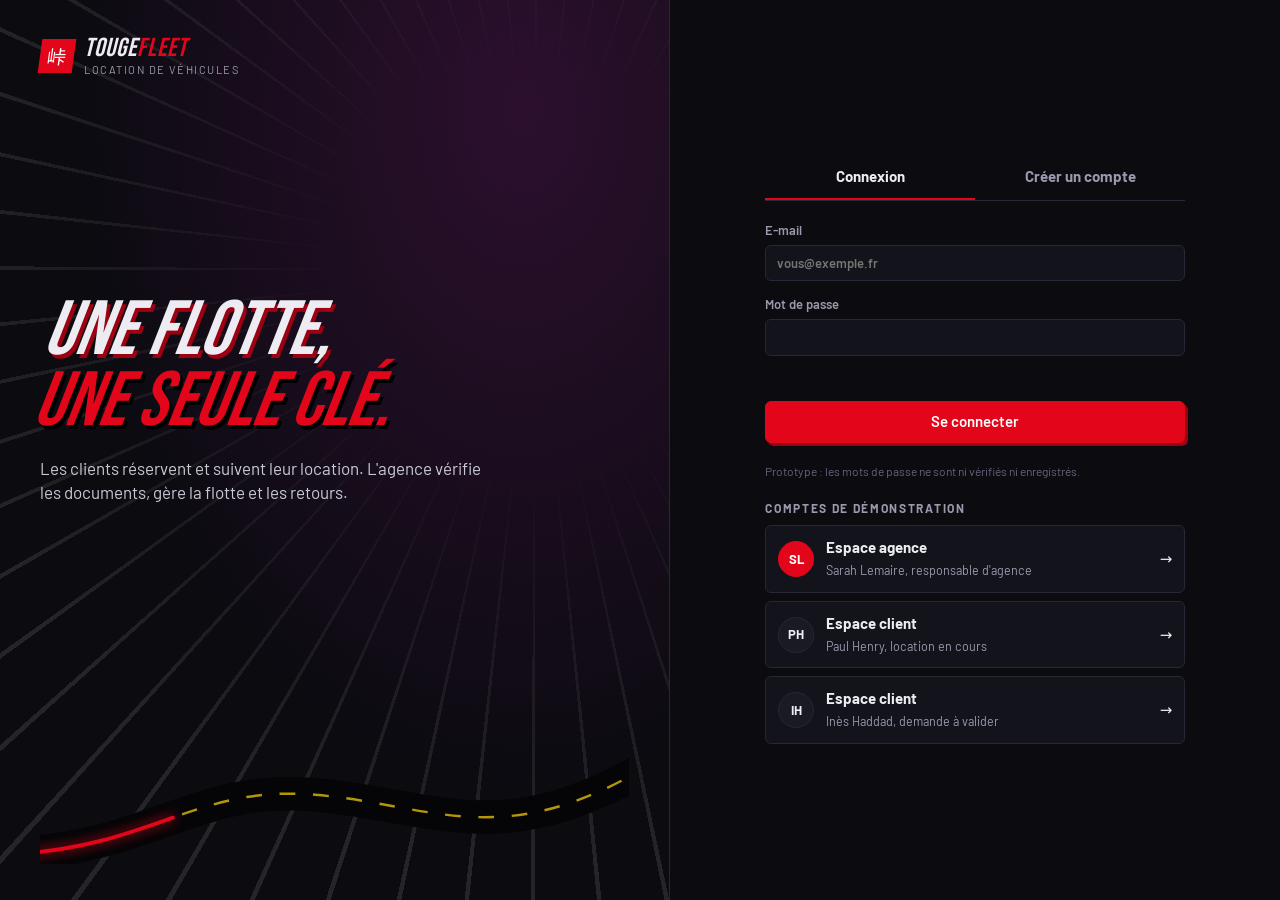
==== app/index.html @ 9121cde1 "Ajoute l'application : espace client et espace agence Prototype découpé en fichiers dans app/ (HTML," ====
<!DOCTYPE html>
<html lang="fr">
<head>
  <meta charset="UTF-8">
  <meta name="viewport" content="width=device-width, initial-scale=1.0">
  <title>Touge Fleet Console</title>

  <!-- Polices -->
  <link rel="preconnect" href="https://fonts.googleapis.com">
  <link rel="preconnect" href="https://fonts.gstatic.com" crossorigin>
  <link rel="stylesheet" href="https://fonts.googleapis.com/css2?family=Barlow:wght@400;500;600;700&family=Barlow+Semi+Condensed:wght@600;700&family=Bebas+Neue&display=swap">
  <link rel="stylesheet" href="https://fonts.googleapis.com/css2?family=Noto+Sans+JP:wght@900&text=%E5%B3%A0&display=swap">

  <!-- Styles : variables → mise en page → composants → vues → fenêtres → mobile -->
  <link rel="stylesheet" href="css/base.css">
  <link rel="stylesheet" href="css/layout.css">
  <link rel="stylesheet" href="css/components.css">
  <link rel="stylesheet" href="css/views.css">
  <link rel="stylesheet" href="css/panels.css">
  <link rel="stylesheet" href="css/responsive.css">

  <!-- Scripts : l'ordre compte (constantes et données d'abord, événements en dernier) -->
  <script src="js/config.js" defer></script>
  <script src="js/format.js" defer></script>
  <script src="js/data.js" defer></script>
  <script src="js/rules.js" defer></script>
  <script src="js/images.js" defer></script>
  <script src="js/components.js" defer></script>
  <script src="js/views-agence.js" defer></script>
  <script src="js/views-client.js" defer></script>
  <script src="js/panels.js" defer></script>
  <script src="js/app.js" defer></script>
  <script src="js/events.js" defer></script>
</head>
<body>
  <!-- Toute l'interface est générée par js/app.js -->
  <div id="app"></div>
  <div id="layer"></div>
  <div id="toast-slot" aria-live="polite"></div>
</body>
</html>
---- app/css/base.css ----
/* Mise en page : cockpit. Rail de navigation à gauche, piste de contenu à droite,
   l'état de chaque véhicule, réservation et document codé par une couleur constante. */
:root {
  --bg: #0b0b10;
  --panel: #13131b;
  --panel-2: #1a1a25;
  --line: #272736;
  --fg: #ececf2;
  --muted: #9a9aae;
  --dim: #64647c;
  --accent: #e3061b;        /* feux arrière : marque, actions principales */
  --accent-dark: #9c0011;
  --headlight: #ffd60a;     /* phares : focus, aujourd'hui */

  /* Couleurs de statut (sémantiques, indépendantes de l'accent) */
  --ok: #2ee59d;
  --res: #ffd60a;
  --loc: #4da3ff;
  --maint: #ff8a3d;
  --hs: #8a8a9e;
  --late: #ff3d6e;
  --wait: #c08bff;

  --f-display: "Bebas Neue", "Arial Narrow", sans-serif;
  --f-ui: "Barlow", "Segoe UI", system-ui, sans-serif;
  --f-plate: "Barlow Semi Condensed", "Arial Narrow", sans-serif;
  --f-jp: "Noto Sans JP", "Yu Gothic", sans-serif;

  --skew: -8deg;
  --r: 6px;
  color-scheme: dark;
}

* { box-sizing: border-box; }
html, body { height: 100%; }
body {
  margin: 0;
  background: var(--bg);
  color: var(--fg);
  font-family: var(--f-ui);
  font-size: 15px;
  line-height: 1.45;
  -webkit-font-smoothing: antialiased;
}
#app { height: 100%; }
button, input, select, textarea { font: inherit; color: inherit; }
button { cursor: pointer; }
:focus-visible { outline: 2px solid var(--headlight); outline-offset: 2px; }
h1, h2, h3 { margin: 0; font-weight: 400; text-wrap: balance; }
p { margin: 0; }
img { max-width: 100%; }
.num { font-variant-numeric: tabular-nums; }
.sr-only { position: absolute; width: 1px; height: 1px; padding: 0; margin: -1px; overflow: hidden; clip: rect(0, 0, 0, 0); border: 0; }
.muted { color: var(--muted); }
---- app/css/layout.css ----
/* ---------- Connexion ---------- */
.login { min-height: 100%; display: grid; grid-template-columns: minmax(0, 1.1fr) minmax(0, 1fr); }
.login__art {
  position: relative; overflow: hidden;
  display: flex; flex-direction: column; justify-content: space-between; gap: 32px;
  padding: 36px 40px;
  background: radial-gradient(ellipse at 78% 12%, #2c0f2e 0%, var(--bg) 62%);
  border-right: 1px solid var(--line);
}
.login__art::before {
  content: ""; position: absolute; inset: 0; opacity: .1; pointer-events: none;
  background: repeating-conic-gradient(from 0deg at 80% 30%, #fff 0deg .4deg, transparent .4deg 6deg);
  -webkit-mask-image: radial-gradient(circle at 80% 30%, transparent 22%, #000 72%);
          mask-image: radial-gradient(circle at 80% 30%, transparent 22%, #000 72%);
}
.login__art > * { position: relative; }
.login__title {
  font-family: var(--f-display); font-size: clamp(48px, 6vw, 84px); line-height: .92;
  font-style: italic; transform: skewX(var(--skew)); text-shadow: 4px 4px 0 var(--accent-dark);
}
.login__title em { color: var(--accent); font-style: inherit; text-shadow: 4px 4px 0 #000; }
.login__lead { color: #c9c9d6; max-width: 46ch; margin-top: 18px; font-size: 17px; }
.login__road { width: 100%; height: auto; display: block; }
.login__road .r1 { fill: none; stroke: #050507; stroke-width: 34; }
.login__road .r2 { fill: none; stroke: var(--headlight); stroke-width: 2.5; stroke-dasharray: 16 18; opacity: .7; }
.login__road .r3 { fill: none; stroke: var(--accent); stroke-width: 4; stroke-linecap: round; stroke-dasharray: 160 1400; animation: trail 4s linear infinite; filter: drop-shadow(0 0 6px var(--accent)); }
@keyframes trail { from { stroke-dashoffset: 1560; } to { stroke-dashoffset: 0; } }
.login__panel { display: grid; place-items: center; padding: 32px 16px; }
.login__box { width: min(420px, 100%); display: flex; flex-direction: column; gap: 20px; }
.tabs { display: flex; border-bottom: 1px solid var(--line); }
.tab { flex: 1; padding: 10px; border: 0; border-bottom: 2px solid transparent; background: none; color: var(--muted); font-weight: 700; }
.tab[aria-selected="true"] { color: var(--fg); border-bottom-color: var(--accent); }
.stack { display: flex; flex-direction: column; gap: 14px; }
.stack label { display: flex; flex-direction: column; gap: 5px; font-size: 13px; font-weight: 600; color: var(--muted); }
.stack .input { width: 100%; color: var(--fg); }
.note { font-size: 12px; color: var(--dim); }
.demo-acc { display: flex; flex-direction: column; gap: 8px; }
.demo-acc button {
  display: grid; grid-template-columns: auto minmax(0, 1fr) auto; gap: 12px; align-items: center;
  width: 100%; padding: 11px 12px; text-align: left;
  border: 1px solid var(--line); border-radius: var(--r); background: var(--panel);
}
.demo-acc button:hover { border-color: var(--muted); background: var(--panel-2); }
.demo-acc strong { display: block; }
.demo-acc small { color: var(--muted); }
.avatar {
  width: 36px; height: 36px; border-radius: 50%; flex: none;
  display: grid; place-items: center;
  background: var(--panel-2); border: 1px solid var(--line);
  font-weight: 700; font-size: 13px;
}
.avatar--admin { background: var(--accent); border-color: var(--accent); color: #fff; }

/* ---------- Coque de l'application ---------- */
.app { display: grid; grid-template-columns: 232px minmax(0, 1fr); height: 100%; }
.side { display: flex; flex-direction: column; gap: 24px; padding: 20px 14px; background: var(--panel); border-right: 1px solid var(--line); min-width: 0; }
.brand { display: flex; align-items: center; gap: 10px; padding: 0 6px; }
.brand__kanji {
  display: grid; place-items: center; width: 34px; height: 34px;
  background: var(--accent); color: #fff; font-family: var(--f-jp); font-size: 19px;
  transform: skewX(var(--skew));
}
.brand__name { font-family: var(--f-display); font-size: 26px; letter-spacing: .04em; font-style: italic; line-height: 1; }
.brand__name em { color: var(--accent); font-style: inherit; }
.brand__sub { display: block; font-family: var(--f-ui); font-style: normal; font-size: 11px; letter-spacing: .14em; color: var(--muted); text-transform: uppercase; margin-top: 2px; }

.nav { display: flex; flex-direction: column; gap: 2px; }
.nav__item {
  display: flex; align-items: center; gap: 12px; padding: 10px 12px;
  border: 0; border-radius: var(--r); background: none; color: var(--muted);
  font-weight: 600; text-align: left; position: relative;
}
.nav__item svg { width: 19px; height: 19px; flex: none; }
.nav__item:hover, .nav__item[aria-current="page"] { background: var(--panel-2); color: var(--fg); }
.nav__item[aria-current="page"]::before { content: ""; position: absolute; left: -14px; top: 8px; bottom: 8px; width: 4px; background: var(--accent); }
.nav__count { margin-left: auto; min-width: 22px; padding: 0 6px; border-radius: 99px; background: var(--accent); color: #fff; font-size: 12px; font-weight: 700; text-align: center; }
.nav__count:empty { display: none; }
.side__foot { margin-top: auto; display: flex; flex-direction: column; gap: 10px; padding: 0 6px; }
.side__note { font-size: 12px; color: var(--dim); }
.link-btn { border: 0; background: none; padding: 0; color: var(--muted); font-size: 13px; text-decoration: underline; text-underline-offset: 3px; text-align: left; }
.link-btn:hover { color: var(--fg); }

.main { display: flex; flex-direction: column; min-width: 0; height: 100%; overflow: hidden; }
.top { display: flex; align-items: center; gap: 12px 16px; flex-wrap: wrap; padding: 14px 28px; border-bottom: 1px solid var(--line); background: var(--bg); }
.top__title { font-family: var(--f-display); font-size: 34px; letter-spacing: .03em; line-height: 1; font-style: italic; }
.top__date { color: var(--muted); font-weight: 600; text-transform: capitalize; }
.top__actions { margin-left: auto; display: flex; gap: 10px; align-items: center; flex-wrap: wrap; }
.demo-tag { font-size: 11px; font-weight: 700; letter-spacing: .12em; text-transform: uppercase; color: var(--headlight); border: 1px dashed var(--headlight); padding: 3px 8px; border-radius: 4px; }
.user { display: flex; align-items: center; gap: 10px; padding-left: 12px; border-left: 1px solid var(--line); }
.user__name { font-weight: 700; font-size: 14px; line-height: 1.2; }
.user__role { font-size: 12px; color: var(--muted); }
.view { flex: 1; overflow: auto; padding: 24px 28px 48px; }
.view > * + * { margin-top: 24px; }
---- app/css/components.css ----
/* ---------- Boutons ---------- */
.btn {
  display: inline-flex; align-items: center; justify-content: center; gap: 8px;
  padding: 9px 16px; border: 1px solid var(--line); border-radius: var(--r);
  background: var(--panel-2); font-weight: 600; white-space: nowrap;
}
.btn:hover { border-color: var(--muted); }
.btn--primary { background: var(--accent); border-color: var(--accent); color: #fff; box-shadow: 3px 3px 0 var(--accent-dark); }
.btn--primary:hover { border-color: var(--accent); filter: brightness(1.1); }
.btn--ok { background: color-mix(in srgb, var(--ok) 16%, var(--panel)); border-color: color-mix(in srgb, var(--ok) 50%, transparent); color: var(--ok); }
.btn--ko { background: color-mix(in srgb, var(--late) 14%, var(--panel)); border-color: color-mix(in srgb, var(--late) 50%, transparent); color: var(--late); }
.btn--sm { padding: 6px 11px; font-size: 13px; }
.btn--ghost { background: none; }
.btn:disabled { opacity: .45; cursor: not-allowed; filter: none; }

/* ---------- Pastilles de statut ---------- */
.pill {
  --c: var(--muted);
  display: inline-flex; align-items: center; gap: 6px; padding: 2px 9px 2px 7px; border-radius: 99px;
  background: color-mix(in srgb, var(--c) 14%, transparent); color: var(--c);
  font-size: 12px; font-weight: 700; white-space: nowrap;
}
.pill::before { content: ""; width: 7px; height: 7px; border-radius: 50%; background: var(--c); }
.pill--disponible, .pill--valide { --c: var(--ok); }
.pill--reserve, .pill--confirmee, .pill--en_attente { --c: var(--res); }
.pill--location, .pill--en_cours { --c: var(--loc); }
.pill--retard, .pill--refusee, .pill--refuse { --c: var(--late); }
.pill--entretien { --c: var(--maint); }
.pill--demande { --c: var(--wait); }
.pill--hs, .pill--terminee, .pill--annulee, .pill--manquant { --c: var(--hs); }

.plate {
  display: inline-flex; align-items: stretch; border-radius: 3px; overflow: hidden;
  background: #f4f4f0; color: #111; font-family: var(--f-plate); font-weight: 700; font-size: 14px;
  letter-spacing: .06em; line-height: 1; white-space: nowrap; box-shadow: 0 0 0 1px #000;
}
.plate__eu { display: grid; place-items: center; width: 14px; background: #1446a0; color: #fff; font-size: 9px; letter-spacing: 0; }
.plate__txt { padding: 4px 7px 3px; }
.plate--lg { font-size: 22px; }
.plate--lg .plate__eu { width: 20px; font-size: 12px; }
.plate--lg .plate__txt { padding: 6px 10px 5px; }

/* ---------- Blocs communs ---------- */
.section-title { display: flex; align-items: baseline; flex-wrap: wrap; gap: 4px 12px; margin-bottom: 12px; }
.section-title h2 { font-family: var(--f-display); font-size: 24px; letter-spacing: .04em; }
.section-title span { color: var(--muted); font-size: 13px; }
.box { background: var(--panel); border: 1px solid var(--line); border-radius: var(--r); padding: 18px; min-width: 0; }
.kicker { color: var(--headlight); font-size: 12px; font-weight: 700; letter-spacing: .16em; text-transform: uppercase; }
.empty { color: var(--muted); padding: 16px 0; }
.callout { padding: 12px 14px; border-radius: var(--r); background: color-mix(in srgb, var(--c, var(--loc)) 12%, transparent); border: 1px solid color-mix(in srgb, var(--c, var(--loc)) 40%, transparent); font-size: 14px; }
.callout strong { color: var(--fg); }
.row-actions { display: flex; flex-wrap: wrap; gap: 8px; align-items: center; }

.kpis { display: grid; grid-template-columns: repeat(auto-fit, minmax(160px, 1fr)); gap: 12px; }
.kpi { padding: 16px; background: var(--panel); border: 1px solid var(--line); border-radius: var(--r); }
.kpi__label { color: var(--muted); font-size: 12px; font-weight: 700; letter-spacing: .1em; text-transform: uppercase; }
.kpi__value { font-family: var(--f-display); font-size: 44px; line-height: 1; margin-top: 8px; font-variant-numeric: tabular-nums; }
.kpi__value small { font-size: 22px; color: var(--muted); }
.kpi__hint { color: var(--muted); font-size: 13px; margin-top: 4px; }
.kpi--hero { background: linear-gradient(135deg, #2a0a12, var(--panel) 70%); border-color: #4a1420; }
.kpi--hero .kpi__value { color: #fff; font-size: 56px; }
.rev { height: 6px; background: var(--line); border-radius: 3px; margin-top: 10px; overflow: hidden; }
.rev > i { display: block; height: 100%; background: var(--accent); }

.dash-grid { display: grid; grid-template-columns: minmax(0, 1.6fr) minmax(0, 1fr); gap: 20px; align-items: start; }
.split { display: flex; height: 14px; border-radius: 4px; overflow: hidden; gap: 2px; }
.split > i { display: block; height: 100%; }
.legend { display: flex; flex-wrap: wrap; gap: 8px 16px; margin-top: 12px; font-size: 13px; color: var(--muted); }
.legend b { color: var(--fg); font-variant-numeric: tabular-nums; }
.legend button { border: 0; background: none; padding: 0; color: inherit; display: inline-flex; align-items: center; gap: 6px; }
.legend button:hover { color: var(--fg); }
.swatch { width: 10px; height: 10px; border-radius: 2px; display: inline-block; }

.chart { width: 100%; height: auto; display: block; margin-top: 8px; }
.chart .grid { stroke: var(--line); stroke-width: 1; }
.chart .axis { fill: var(--dim); font-size: 11px; font-family: var(--f-ui); }
.chart .bar { fill: #3a3a4e; }
.chart .bar--future { fill: url(#hatch); stroke: #4a4a60; stroke-width: 1; }
.chart .bar--today { fill: var(--accent); }
.chart .val { fill: var(--fg); font-size: 12px; font-weight: 700; font-family: var(--f-ui); }
.chart-legend { display: flex; gap: 16px; font-size: 12px; color: var(--muted); margin-top: 6px; flex-wrap: wrap; }

.todo { list-style: none; margin: 0; padding: 0; display: flex; flex-direction: column; }
.todo li { display: grid; grid-template-columns: 4px minmax(0, 1fr) auto; gap: 12px; align-items: center; padding: 10px 0; border-top: 1px solid var(--line); }
.todo li:first-child { border-top: 0; }
.todo__stripe { align-self: stretch; border-radius: 2px; background: var(--c, var(--muted)); }
.todo__title { font-weight: 600; }
.todo__meta { color: var(--muted); font-size: 13px; }
---- app/css/views.css ----
/* ---------- Flotte ---------- */
.filters { display: flex; flex-wrap: wrap; gap: 10px; align-items: center; }
.chips { display: flex; flex-wrap: wrap; gap: 6px; }
.chip { padding: 6px 12px; border-radius: 99px; border: 1px solid var(--line); background: var(--panel); color: var(--muted); font-weight: 600; font-size: 13px; }
.chip b { color: var(--fg); margin-left: 4px; font-variant-numeric: tabular-nums; }
.chip[aria-pressed="true"] { border-color: var(--fg); color: var(--fg); background: var(--panel-2); }
.field-inline { display: flex; gap: 8px; margin-left: auto; flex-wrap: wrap; }
.input, .select { padding: 8px 11px; background: var(--panel); border: 1px solid var(--line); border-radius: var(--r); min-width: 0; color: var(--fg); }
.input:focus, .select:focus { outline: none; border-color: var(--headlight); }

.cars { display: grid; grid-template-columns: repeat(auto-fill, minmax(250px, 1fr)); gap: 14px; }
.car {
  display: flex; flex-direction: column; padding: 0;
  background: var(--panel); border: 1px solid var(--line); border-radius: var(--r);
  text-align: left; position: relative; overflow: hidden;
}
.car::before { content: ""; position: absolute; left: 0; top: 0; bottom: 0; width: 3px; background: var(--c, var(--line)); z-index: 1; }
button.car:hover { border-color: #3d3d52; background: var(--panel-2); }
.car__img { display: block; width: 100%; aspect-ratio: 5 / 3; background: var(--bg); overflow: hidden; }
.car__img img { display: block; width: 100%; height: 100%; object-fit: cover; }
.car__body { display: flex; flex-direction: column; gap: 12px; padding: 14px 16px 16px; }
.car__top { display: flex; justify-content: space-between; align-items: center; gap: 8px; }
.car__model { font-weight: 700; font-size: 17px; }
.car__meta { color: var(--muted); font-size: 13px; }
.car__row { display: flex; justify-content: space-between; gap: 8px; font-size: 13px; color: var(--muted); }
.car__row b { color: var(--fg); font-weight: 600; }
.car__next { font-size: 13px; padding-top: 10px; border-top: 1px dashed var(--line); color: var(--fg); min-height: 1.4em; }
.car__price { display: flex; align-items: baseline; justify-content: space-between; gap: 10px; }
.car__price strong { font-family: var(--f-display); font-size: 30px; line-height: 1; font-variant-numeric: tabular-nums; }
.fuel { display: flex; align-items: center; gap: 8px; }
.fuel__bar { flex: 1; height: 5px; background: var(--line); border-radius: 3px; overflow: hidden; }
.fuel__bar i { display: block; height: 100%; background: var(--fg); }
.fuel__bar i.low { background: var(--late); }

/* ---------- Planning ---------- */
.plan-bar { display: flex; flex-wrap: wrap; gap: 10px; align-items: center; }
.plan-bar .range { font-weight: 700; margin: 0 6px; }
.gantt-wrap { overflow-x: auto; border: 1px solid var(--line); border-radius: var(--r); background: var(--panel); }
.gantt { --w: 58px; --label: 200px; min-width: calc(var(--label) + var(--w) * 14); }
.g-head, .g-row { display: grid; grid-template-columns: var(--label) 1fr; }
.g-head { position: sticky; top: 0; z-index: 3; background: var(--panel-2); border-bottom: 1px solid var(--line); }
.g-days { display: grid; grid-template-columns: repeat(14, var(--w)); }
.g-day { padding: 6px 0; text-align: center; font-size: 12px; color: var(--muted); border-left: 1px solid var(--line); line-height: 1.2; }
.g-day b { display: block; font-size: 15px; color: var(--fg); font-variant-numeric: tabular-nums; }
.g-day.is-today { background: color-mix(in srgb, var(--headlight) 16%, transparent); color: var(--headlight); }
.g-day.is-we { color: var(--dim); }
.g-corner, .g-label { position: sticky; left: 0; z-index: 2; background: var(--panel); border-right: 1px solid var(--line); padding: 8px 12px; min-width: 0; }
.g-corner { background: var(--panel-2); font-size: 12px; color: var(--muted); display: flex; align-items: flex-end; }
.g-label { display: flex; flex-direction: column; justify-content: center; align-items: flex-start; gap: 3px; border: 0; border-right: 1px solid var(--line); text-align: left; color: inherit; }
.g-label:hover { background: var(--panel-2); }
.g-label small { color: var(--muted); font-size: 12px; white-space: nowrap; overflow: hidden; text-overflow: ellipsis; max-width: 100%; }
.g-row { border-bottom: 1px solid var(--line); }
.g-row:last-child { border-bottom: 0; }
.g-group { padding: 6px 12px; font-size: 11px; font-weight: 700; letter-spacing: .14em; text-transform: uppercase; color: var(--muted); background: var(--bg); border-bottom: 1px solid var(--line); position: sticky; left: 0; }
.g-track { position: relative; height: 52px; cursor: copy; background-image: repeating-linear-gradient(90deg, transparent 0 calc(var(--w) - 1px), var(--line) calc(var(--w) - 1px) var(--w)); }
.g-today { position: absolute; top: 0; bottom: 0; width: calc(100% / 14); background: color-mix(in srgb, var(--headlight) 7%, transparent); pointer-events: none; }
.g-bar {
  --c: var(--res);
  position: absolute; top: 10px; height: 32px; display: flex; align-items: center; padding: 0 9px;
  border: 0; border-radius: 4px;
  background: color-mix(in srgb, var(--c) 22%, var(--panel));
  box-shadow: inset 3px 0 0 var(--c), inset 0 0 0 1px color-mix(in srgb, var(--c) 45%, transparent);
  color: var(--fg); font-size: 12px; font-weight: 600; white-space: nowrap; overflow: hidden; text-overflow: ellipsis; cursor: pointer; text-align: left;
}
.g-bar:hover { background: color-mix(in srgb, var(--c) 34%, var(--panel)); }
.g-bar--en_cours { --c: var(--loc); }
.g-bar--terminee { --c: var(--hs); color: var(--muted); }
.g-bar--demande { --c: var(--wait); background: color-mix(in srgb, var(--wait) 10%, var(--panel)); box-shadow: inset 3px 0 0 var(--c); outline: 1px dashed var(--wait); outline-offset: -1px; }
.g-bar--retard { --c: var(--late); background-image: repeating-linear-gradient(-45deg, transparent 0 6px, color-mix(in srgb, var(--late) 25%, transparent) 6px 12px); }
.g-block {
  position: absolute; top: 10px; height: 32px; border-radius: 4px; display: flex; align-items: center; padding: 0 9px;
  font-size: 12px; font-weight: 700; color: var(--c);
  background: repeating-linear-gradient(-45deg, color-mix(in srgb, var(--c) 18%, transparent) 0 6px, transparent 6px 12px);
  border: 1px dashed var(--c); pointer-events: none; white-space: nowrap; overflow: hidden;
}
.plan-legend { display: flex; flex-wrap: wrap; gap: 14px; font-size: 13px; color: var(--muted); }
.plan-legend span { display: inline-flex; align-items: center; gap: 6px; }

/* ---------- Listes ---------- */
.cols { display: grid; grid-template-columns: repeat(auto-fit, minmax(300px, 1fr)); gap: 20px; align-items: start; }
.move { display: grid; grid-template-columns: minmax(0, 1fr) auto; gap: 6px 12px; padding: 14px 0; border-top: 1px solid var(--line); align-items: center; }
.move:first-of-type { border-top: 0; }
.move__who { font-weight: 700; }
.move__meta { color: var(--muted); font-size: 13px; display: flex; flex-wrap: wrap; gap: 4px 10px; align-items: center; grid-column: 1; }
.move__time { font-family: var(--f-display); font-size: 26px; line-height: 1; font-variant-numeric: tabular-nums; }

.req { display: grid; grid-template-columns: 120px minmax(0, 1fr) auto; gap: 14px; align-items: center; padding: 14px 0; border-top: 1px solid var(--line); }
.req:first-of-type { border-top: 0; }
.req__img { display: block; width: 120px; max-width: 100%; aspect-ratio: 5 / 3; border-radius: 4px; object-fit: cover; }
.req__who { font-weight: 700; }
.req__tags { display: flex; flex-wrap: wrap; gap: 6px; margin-top: 6px; }

.table-wrap { overflow-x: auto; border: 1px solid var(--line); border-radius: var(--r); background: var(--panel); }
.table { width: 100%; border-collapse: collapse; min-width: 760px; }
.table th, .table td { padding: 11px 14px; text-align: left; border-bottom: 1px solid var(--line); vertical-align: middle; }
.table tr:last-child td { border-bottom: 0; }
.table th { font-size: 12px; font-weight: 700; letter-spacing: .1em; text-transform: uppercase; color: var(--muted); background: var(--panel-2); }
.table td.actions { text-align: right; white-space: nowrap; }
.meter { display: flex; flex-direction: column; gap: 4px; min-width: 150px; }
.meter__bar { height: 5px; background: var(--line); border-radius: 3px; overflow: hidden; }
.meter__bar i { display: block; height: 100%; background: var(--c, var(--ok)); }
.meter small { color: var(--muted); font-size: 12px; }
.sev { font-weight: 700; color: var(--c); }

/* ---------- Documents ---------- */
.docs { display: flex; flex-direction: column; gap: 12px; }
.doc { display: grid; grid-template-columns: 132px minmax(0, 1fr); gap: 14px; padding: 12px; border: 1px solid var(--line); border-radius: var(--r); background: var(--bg); }
.doc--lg { grid-template-columns: 220px minmax(0, 1fr); padding: 16px; background: var(--panel); }
.doc__thumb {
  width: 100%; max-width: 100%; aspect-ratio: 1.59; padding: 0; overflow: hidden;
  display: grid; place-items: center; border: 1px dashed var(--line); border-radius: 4px;
  background: var(--panel-2); color: var(--dim); font-size: 12px; text-align: center;
}
.doc__thumb img { width: 100%; height: 100%; object-fit: cover; display: block; }
.doc__title { display: flex; flex-wrap: wrap; gap: 8px; align-items: center; font-weight: 700; }
.doc__meta { color: var(--muted); font-size: 13px; margin-top: 2px; }
.doc__reason { color: var(--late); font-size: 13px; font-weight: 600; margin-top: 6px; }
.doc__actions { display: flex; flex-wrap: wrap; gap: 6px; margin-top: 10px; align-items: center; }
.doc__actions .select { flex: 1 1 200px; }

.mini-docs { display: inline-flex; gap: 4px; flex-wrap: wrap; }
.mini-doc { --c: var(--hs); display: inline-flex; align-items: center; gap: 4px; font-size: 12px; font-weight: 600; color: var(--muted); }
.mini-doc::before { content: ""; width: 8px; height: 8px; border-radius: 2px; background: var(--c); }
.mini-doc--valide { --c: var(--ok); }
.mini-doc--en_attente { --c: var(--res); }
.mini-doc--refuse { --c: var(--late); }

/* ---------- Photos ---------- */
.gallery__main { display: block; width: 100%; max-width: 100%; aspect-ratio: 5 / 3; padding: 0; border: 0; border-radius: var(--r); overflow: hidden; background: var(--bg); }
.gallery__main img { display: block; width: 100%; height: 100%; object-fit: cover; }
.thumbs { display: grid; grid-template-columns: repeat(auto-fill, minmax(84px, 1fr)); gap: 8px; margin-top: 8px; }
.thumb { position: relative; aspect-ratio: 4 / 3; max-width: 100%; border-radius: 4px; overflow: hidden; border: 1px solid var(--line); background: var(--bg); }
.thumb > button { display: block; width: 100%; height: 100%; padding: 0; border: 0; background: none; }
.thumb img { display: block; width: 100%; height: 100%; object-fit: cover; }
.thumb__tools { position: absolute; right: 3px; top: 3px; display: flex; gap: 3px; }
.thumb__tools button { width: 24px; height: 24px; border-radius: 4px; border: 0; background: rgba(0, 0, 0, .72); color: #fff; font-size: 12px; line-height: 1; padding: 0; }
.thumb__badge { position: absolute; left: 3px; bottom: 3px; padding: 1px 5px; border-radius: 3px; background: var(--accent); color: #fff; font-size: 10px; font-weight: 700; }
.thumb--add { display: grid; place-items: center; border-style: dashed; color: var(--muted); font-size: 13px; font-weight: 600; cursor: pointer; text-align: center; padding: 4px; }
.thumb--add:hover, .thumb--add:focus-within { border-color: var(--headlight); color: var(--fg); }

/* ---------- Espace client ---------- */
.ride { display: grid; grid-template-columns: minmax(0, 1.2fr) minmax(0, 1fr); background: var(--panel); border: 1px solid var(--line); border-radius: 10px; overflow: hidden; }
.ride__img { display: block; width: 100%; height: 100%; min-height: 260px; object-fit: cover; background: var(--bg); }
.ride__body { padding: 24px; display: flex; flex-direction: column; gap: 16px; min-width: 0; }
.ride__model { font-family: var(--f-display); font-size: 42px; line-height: 1; font-style: italic; letter-spacing: .02em; }
.ride__line { color: var(--muted); }
.ride__line strong { color: var(--fg); }
.countdown { display: flex; gap: 8px; flex-wrap: wrap; }
.countdown > div { min-width: 70px; padding: 10px 10px 8px; background: var(--bg); border: 1px solid var(--line); border-radius: 6px; text-align: center; }
.countdown b { display: block; font-family: var(--f-display); font-size: 50px; line-height: .95; font-weight: 400; font-variant-numeric: tabular-nums; }
.countdown span { font-size: 11px; color: var(--muted); letter-spacing: .12em; text-transform: uppercase; font-weight: 700; }
.cd-label { font-weight: 700; }
.cd.is-late .countdown b, .cd.is-late .cd-label { color: var(--late); }
.progress { height: 8px; background: var(--line); border-radius: 4px; overflow: hidden; }
.progress i { display: block; height: 100%; width: 0; background: linear-gradient(90deg, var(--loc), var(--accent)); }
.progress-legend { display: flex; justify-content: space-between; gap: 10px; font-size: 12px; color: var(--muted); margin-top: 6px; }

.steps { display: flex; list-style: none; margin: 0; padding: 0; }
.steps li { flex: 1 1 0; position: relative; padding: 24px 8px 0 0; font-size: 13px; color: var(--muted); min-width: 0; }
.steps li::before { content: ""; position: absolute; top: 6px; left: 0; right: 0; height: 3px; background: var(--line); }
.steps li::after { content: ""; position: absolute; top: 0; left: 0; width: 15px; height: 15px; border-radius: 50%; background: var(--panel); border: 3px solid var(--line); box-sizing: border-box; }
.steps li.done::before, .steps li.done::after { background: var(--ok); border-color: var(--ok); }
.steps li.current { color: var(--fg); font-weight: 600; }
.steps li.current::after { border-color: var(--wait); background: var(--wait); }
.steps li.failed { color: var(--late); font-weight: 600; }
.steps li.failed::after { border-color: var(--late); background: var(--late); }

.search { display: grid; grid-template-columns: repeat(4, minmax(0, 1fr)); gap: 12px; }
.search label { display: flex; flex-direction: column; gap: 5px; font-size: 13px; font-weight: 600; color: var(--muted); }
.search .input, .search .select { width: 100%; }

.hist { list-style: none; margin: 0; padding: 0; }
.hist li { display: flex; justify-content: space-between; align-items: center; gap: 10px; padding: 8px 0; border-top: 1px solid var(--line); font-size: 14px; flex-wrap: wrap; }
.hist li:first-child { border-top: 0; }
.hist span { color: var(--muted); }
---- app/css/panels.css ----
/* ---------- Tiroir et fenêtre modale ---------- */
.overlay { position: fixed; inset: 0; z-index: 40; background: rgba(4, 4, 8, .62); backdrop-filter: blur(2px); }
.drawer {
  position: fixed; top: 0; right: 0; bottom: 0; z-index: 41; width: min(480px, 100%);
  display: flex; flex-direction: column; background: var(--panel); border-left: 1px solid var(--line);
  box-shadow: -20px 0 60px rgba(0, 0, 0, .5); animation: slide-in .22s ease-out;
}
@keyframes slide-in { from { transform: translateX(40px); opacity: .4; } }
.modal {
  position: fixed; z-index: 41; left: 50%; top: 50%; transform: translate(-50%, -50%);
  width: min(620px, calc(100% - 24px)); max-height: calc(100% - 40px);
  display: flex; flex-direction: column; background: var(--panel); border: 1px solid var(--line); border-radius: 10px;
  box-shadow: 0 30px 80px rgba(0, 0, 0, .6);
}
.modal--wide { width: min(1000px, calc(100% - 24px)); }
.modal--light { width: min(980px, calc(100% - 24px)); }
.lightbox-img { display: block; width: 100%; max-height: 72vh; object-fit: contain; background: #000; border-radius: 6px; }
.panel__head { display: flex; align-items: flex-start; gap: 12px; padding: 18px 20px; border-bottom: 1px solid var(--line); }
.panel__head h2 { font-family: var(--f-display); font-size: 30px; letter-spacing: .03em; line-height: 1; }
.panel__head p { color: var(--muted); font-size: 13px; margin-top: 4px; }
.panel__close { margin-left: auto; border: 0; background: none; color: var(--muted); font-size: 24px; line-height: 1; padding: 2px 6px; }
.panel__close:hover { color: var(--fg); }
.panel__body { flex: 1; overflow: auto; padding: 18px 20px; display: flex; flex-direction: column; gap: 20px; }
.panel__foot { display: flex; flex-wrap: wrap; gap: 8px; justify-content: flex-end; align-items: center; padding: 14px 20px; border-top: 1px solid var(--line); }
.panel__foot .hint { margin-right: auto; color: var(--muted); font-size: 13px; }
.review { display: grid; grid-template-columns: minmax(0, 1.35fr) minmax(0, 1fr); gap: 22px; align-items: start; }
.review__side { display: flex; flex-direction: column; gap: 14px; }
.review__side img { display: block; width: 100%; aspect-ratio: 5 / 3; object-fit: cover; border-radius: var(--r); }

.facts { display: grid; grid-template-columns: repeat(2, minmax(0, 1fr)); gap: 12px 16px; margin: 0; }
.facts div { min-width: 0; }
.facts dt { color: var(--muted); font-size: 12px; font-weight: 700; letter-spacing: .08em; text-transform: uppercase; }
.facts dd { margin: 2px 0 0; font-weight: 600; font-variant-numeric: tabular-nums; }
.sub-title { font-size: 12px; font-weight: 700; letter-spacing: .14em; text-transform: uppercase; color: var(--muted); margin-bottom: 8px; }

.form { display: grid; grid-template-columns: repeat(2, minmax(0, 1fr)); gap: 14px; }
.form .full { grid-column: 1 / -1; }
.form label { display: flex; flex-direction: column; gap: 5px; font-size: 13px; font-weight: 600; color: var(--muted); }
.form .input, .form .select { width: 100%; }
.check { flex-direction: row !important; align-items: center; gap: 10px !important; color: var(--fg) !important; }
.check input { width: 18px; height: 18px; accent-color: var(--accent); }
.form-error { color: var(--late); font-weight: 600; font-size: 14px; min-height: 1.2em; }
textarea.input { resize: vertical; min-height: 70px; }

.pick { display: flex; flex-direction: column; gap: 8px; }
.pick label { display: grid; grid-template-columns: auto auto minmax(0, 1fr) auto; gap: 12px; align-items: center; padding: 10px 12px; border: 1px solid var(--line); border-radius: var(--r); color: var(--fg); cursor: pointer; }
.pick label:has(input:checked) { border-color: var(--accent); background: color-mix(in srgb, var(--accent) 10%, transparent); }
.pick input { accent-color: var(--accent); }
.pick small { color: var(--muted); display: block; font-size: 12px; }
.pick .price { font-weight: 700; font-variant-numeric: tabular-nums; }

.bill { display: flex; flex-direction: column; gap: 6px; padding: 14px; background: var(--bg); border-radius: var(--r); border: 1px solid var(--line); }
.bill div { display: flex; justify-content: space-between; gap: 10px; font-variant-numeric: tabular-nums; }
.bill div span { color: var(--muted); }
.bill .total { border-top: 1px solid var(--line); padding-top: 8px; margin-top: 4px; font-weight: 700; font-size: 17px; }
.bill .total span { color: var(--fg); }
input[type="range"] { accent-color: var(--accent); }

.toast {
  position: fixed; z-index: 60; left: 50%; bottom: 24px; transform: translateX(-50%);
  padding: 11px 18px; border-radius: var(--r); background: var(--fg); color: var(--bg); font-weight: 600;
  box-shadow: 0 10px 30px rgba(0, 0, 0, .5); max-width: calc(100% - 32px);
}
---- app/css/responsive.css ----
/* ---------- Écrans moyens et mobiles ---------- */
@media (max-width: 1100px) {
  .dash-grid, .review { grid-template-columns: minmax(0, 1fr); }
  .search { grid-template-columns: repeat(2, minmax(0, 1fr)); }
}
@media (max-width: 900px) {
  .login { grid-template-columns: minmax(0, 1fr); }
  .login__art { padding: 24px 16px; border-right: 0; border-bottom: 1px solid var(--line); gap: 16px; }
  .login__road { display: none; }
  .ride { grid-template-columns: minmax(0, 1fr); }
  .ride__img { min-height: 0; aspect-ratio: 5 / 3; height: auto; }
}
@media (max-width: 800px) {
  .app { grid-template-columns: minmax(0, 1fr); grid-template-rows: minmax(0, 1fr) auto; }
  .side { grid-row: 2; flex-direction: row; padding: 6px 8px calc(6px + env(safe-area-inset-bottom, 0px)); border-right: 0; border-top: 1px solid var(--line); }
  .brand, .side__foot { display: none; }
  .nav { flex-direction: row; flex: 1; overflow-x: auto; }
  .nav__item { flex: 1 0 74px; flex-direction: column; gap: 3px; padding: 6px 4px; font-size: 11px; align-items: center; text-align: center; line-height: 1.15; }
  .nav__item[aria-current="page"]::before { left: 20%; right: 20%; top: -6px; bottom: auto; width: auto; height: 3px; }
  .nav__count { position: absolute; top: 0; right: 10%; min-width: 18px; font-size: 10px; }
  .top { padding: 12px 16px; }
  .top__title { font-size: 28px; }
  .top__actions { margin-left: 0; width: 100%; }
  .user { margin-left: auto; }
  .view { padding: 16px 16px 32px; }
  .field-inline { margin-left: 0; width: 100%; }
  .field-inline > * { flex: 1; }
  .gantt { --label: 128px; --w: 50px; }
  .form { grid-template-columns: minmax(0, 1fr); }
  .kpi__value { font-size: 36px; }
  .kpi--hero .kpi__value { font-size: 44px; }
  .doc--lg { grid-template-columns: minmax(0, 1fr); }
  .doc__thumb { max-width: 320px; }
  .req { grid-template-columns: 88px minmax(0, 1fr); }
  .req > :last-child { grid-column: 1 / -1; }
  .ride__model { font-size: 34px; }
  .countdown b { font-size: 40px; }
  .countdown > div { min-width: 60px; }
}
@media (max-width: 520px) {
  .search { grid-template-columns: minmax(0, 1fr); }
  .doc { grid-template-columns: 96px minmax(0, 1fr); }
  .demo-tag, .user__role { display: none; }
  .steps li { font-size: 11px; }
}
@media (prefers-reduced-motion: reduce) {
  * { animation: none !important; transition: none !important; }
}
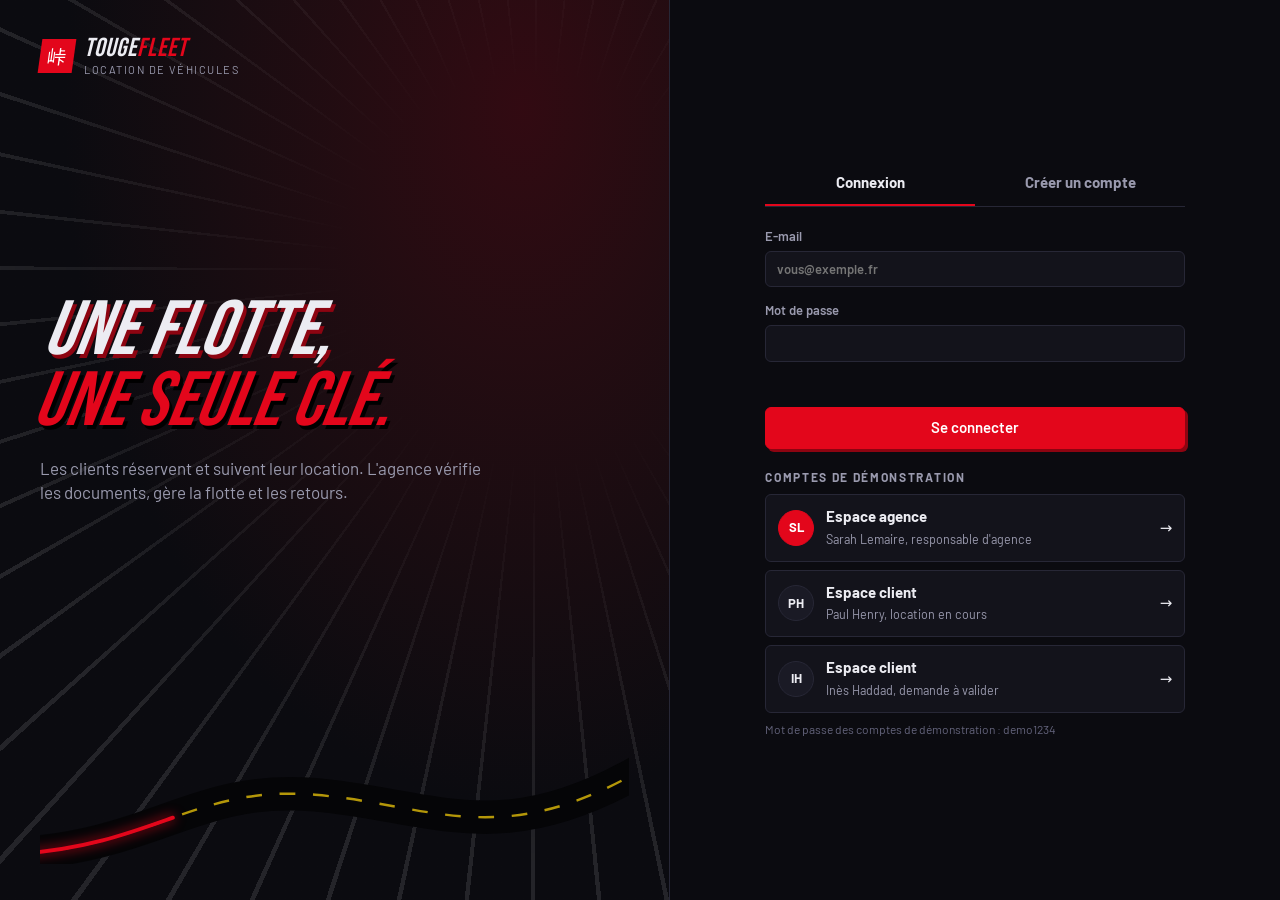
==== commit 59e4a420: "Ajoute la base de données, l'API PHP et la marque blanche - API PHP (api/) avec PDO : SQLite par déf" ====
--- a/app/index.html
+++ b/app/index.html
@@ -17,17 +17,20 @@
   <link rel="stylesheet" href="css/components.css">
   <link rel="stylesheet" href="css/views.css">
   <link rel="stylesheet" href="css/panels.css">
+  <link rel="stylesheet" href="css/brand.css">
   <link rel="stylesheet" href="css/responsive.css">
 
   <!-- Scripts : l'ordre compte (constantes et données d'abord, événements en dernier) -->
   <script src="js/config.js" defer></script>
   <script src="js/format.js" defer></script>
+  <script src="js/brand.js" defer></script>
   <script src="js/data.js" defer></script>
   <script src="js/rules.js" defer></script>
   <script src="js/images.js" defer></script>
   <script src="js/components.js" defer></script>
   <script src="js/views-agence.js" defer></script>
   <script src="js/views-client.js" defer></script>
+  <script src="js/views-brand.js" defer></script>
   <script src="js/panels.js" defer></script>
   <script src="js/app.js" defer></script>
   <script src="js/events.js" defer></script>
--- a/app/css/layout.css
+++ b/app/css/layout.css
@@ -4,7 +4,7 @@
   position: relative; overflow: hidden;
   display: flex; flex-direction: column; justify-content: space-between; gap: 32px;
   padding: 36px 40px;
-  background: radial-gradient(ellipse at 78% 12%, #2c0f2e 0%, var(--bg) 62%);
+  background: radial-gradient(ellipse at 78% 12%, color-mix(in srgb, var(--accent) 18%, var(--bg)) 0%, var(--bg) 62%);
   border-right: 1px solid var(--line);
 }
 .login__art::before {
@@ -19,7 +19,7 @@
   font-style: italic; transform: skewX(var(--skew)); text-shadow: 4px 4px 0 var(--accent-dark);
 }
 .login__title em { color: var(--accent); font-style: inherit; text-shadow: 4px 4px 0 #000; }
-.login__lead { color: #c9c9d6; max-width: 46ch; margin-top: 18px; font-size: 17px; }
+.login__lead { color: var(--muted); max-width: 46ch; margin-top: 18px; font-size: 17px; }
 .login__road { width: 100%; height: auto; display: block; }
 .login__road .r1 { fill: none; stroke: #050507; stroke-width: 34; }
 .login__road .r2 { fill: none; stroke: var(--headlight); stroke-width: 2.5; stroke-dasharray: 16 18; opacity: .7; }
--- a/app/css/components.css
+++ b/app/css/components.css
@@ -57,8 +57,8 @@
 .kpi__value { font-family: var(--f-display); font-size: 44px; line-height: 1; margin-top: 8px; font-variant-numeric: tabular-nums; }
 .kpi__value small { font-size: 22px; color: var(--muted); }
 .kpi__hint { color: var(--muted); font-size: 13px; margin-top: 4px; }
-.kpi--hero { background: linear-gradient(135deg, #2a0a12, var(--panel) 70%); border-color: #4a1420; }
-.kpi--hero .kpi__value { color: #fff; font-size: 56px; }
+.kpi--hero { background: linear-gradient(135deg, color-mix(in srgb, var(--accent) 22%, var(--panel)), var(--panel) 70%); border-color: color-mix(in srgb, var(--accent) 35%, var(--line)); }
+.kpi--hero .kpi__value { color: var(--fg); font-size: 56px; }
 .rev { height: 6px; background: var(--line); border-radius: 3px; margin-top: 10px; overflow: hidden; }
 .rev > i { display: block; height: 100%; background: var(--accent); }
 
@@ -74,7 +74,7 @@
 .chart { width: 100%; height: auto; display: block; margin-top: 8px; }
 .chart .grid { stroke: var(--line); stroke-width: 1; }
 .chart .axis { fill: var(--dim); font-size: 11px; font-family: var(--f-ui); }
-.chart .bar { fill: #3a3a4e; }
+.chart .bar { fill: color-mix(in srgb, var(--fg) 24%, var(--panel)); }
 .chart .bar--future { fill: url(#hatch); stroke: #4a4a60; stroke-width: 1; }
 .chart .bar--today { fill: var(--accent); }
 .chart .val { fill: var(--fg); font-size: 12px; font-weight: 700; font-family: var(--f-ui); }
--- a/app/css/brand.css
+++ b/app/css/brand.css
@@ -0,0 +1,29 @@
+/* ---------- Marque : logo, sigle et écran Personnalisation ---------- */
+.brand__logo { display: block; height: 36px; max-width: 132px; object-fit: contain; }
+.brand__kanji--text { font-family: var(--f-display); font-size: 16px; letter-spacing: .02em; }
+
+.brand-editor { display: grid; grid-template-columns: repeat(2, minmax(0, 1fr)); gap: 20px; align-items: start; }
+.brand-preview { grid-column: 1 / -1; }
+.brand-preview__card {
+  display: flex; flex-direction: column; gap: 18px; padding: 24px;
+  border-radius: var(--r); border: 1px solid var(--line);
+  background: radial-gradient(ellipse at 85% 10%, color-mix(in srgb, var(--accent) 18%, var(--bg)) 0%, var(--bg) 65%);
+}
+.brand-preview__title { font-size: clamp(36px, 5vw, 56px); }
+
+.field { display: flex; flex-direction: column; gap: 5px; }
+.field__label { font-size: 13px; font-weight: 600; color: var(--muted); }
+
+.presets { display: flex; flex-wrap: wrap; gap: 8px; }
+.preset {
+  display: inline-flex; align-items: center; gap: 6px; padding: 7px 12px;
+  border: 1px solid var(--line); border-radius: 99px; background: var(--panel-2); font-weight: 600; font-size: 13px;
+}
+.preset:hover { border-color: var(--muted); }
+.preset__sw { width: 12px; height: 12px; border-radius: 50%; box-shadow: 0 0 0 1px rgba(0, 0, 0, .25); }
+.preset__sw + .preset__sw { margin-left: -9px; margin-right: 4px; }
+.input--color { height: 42px; padding: 4px; cursor: pointer; }
+
+@media (max-width: 900px) {
+  .brand-editor { grid-template-columns: minmax(0, 1fr); }
+}
